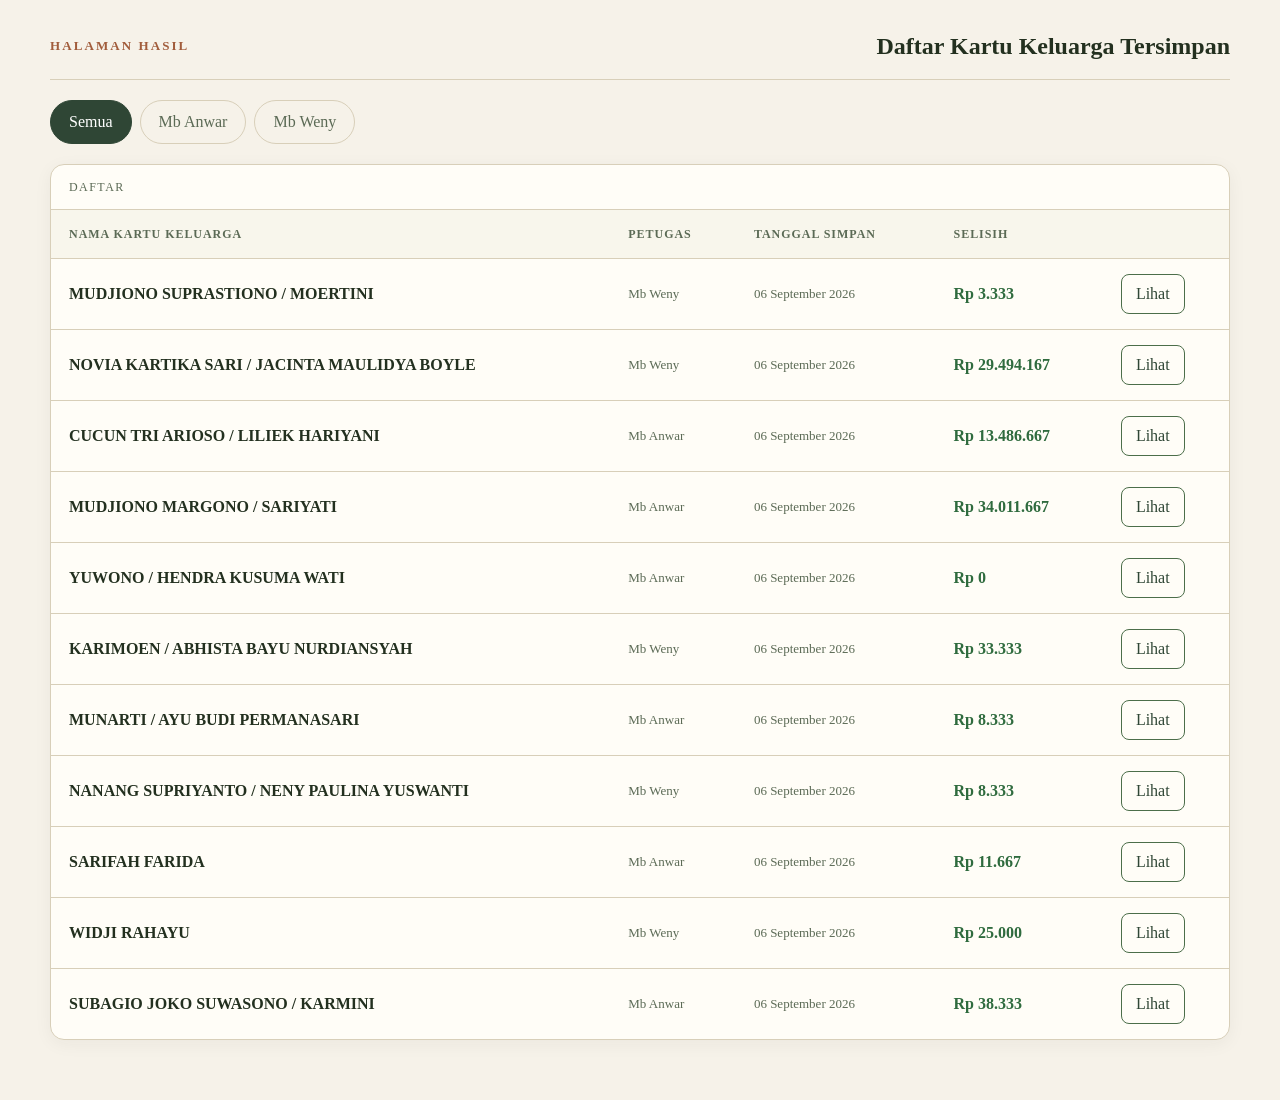
==== index.html @ dab59886 "Add files via upload" ====
<!DOCTYPE html>
<html lang="id">
<head>
  <meta charset="UTF-8">
  <meta name="viewport" content="width=device-width, initial-scale=1.0">
  <title>Sensus Taek — Daftar Data</title>
  <link rel="stylesheet" href="css/style.css">
</head>
<body>
  <main class="wrap">
    <div id="daftarView">
      <div class="halaman-hasil-header">
        <div class="kop">Halaman Hasil</div>
        <h1>Daftar Kartu Keluarga Tersimpan</h1>
      </div>

      <nav class="quick-nav" id="petugasTabs" aria-label="Filter petugas">
        <a href="#" class="tab-petugas active" data-val="all">Semua</a>
        <a href="#" class="tab-petugas" data-val="Mb Anwar">Mb Anwar</a>
        <a href="#" class="tab-petugas" data-val="Mb Weny">Mb Weny</a>
      </nav>

      <div class="section" data-tag="Daftar" id="daftarSection">
        <div id="loading" class="empty-note">Memuat data...</div>
        <div id="tabelKosong" class="empty-note" style="display:none;">Belum ada data yang disimpan.</div>

        <div class="table-wrap">
          <table class="tabel-daftar" id="tabelDaftar" style="display:none;">
            <thead>
              <tr>
                <th>Nama Kartu Keluarga</th>
                <th>Petugas</th>
                <th>Tanggal Simpan</th>
                <th>Selisih</th>
                <th></th>
              </tr>
            </thead>
            <tbody id="tabelDaftarBody"></tbody>
          </table>
        </div>
      </div>
    </div>
  </main>

  <script src="js/daftar.js"></script>
</body>
</html>
---- css/style.css ----
/* Tampilan mengikuti gaya/layout halaman awal Sensus Taek */
:root{
    --paper:#F6F2E9;
    --ink:#23301F;
    --ink-soft:#5B6A55;
    --ledger-line:#D8CFB9;
    --green-deep:#2F4635;
    --green-mid:#4C6E4A;
    --clay:#A15C3B;
    --plus:#2F6B3E;
    --minus:#A13B33;
    --card:#FFFDF7;
  }
  
  *{box-sizing:border-box}
  
  html,body{margin:0;padding:0}
  
  body{
    background:var(--paper);
    color:var(--ink);
    font-family:'Iowan Old Style','Palatino Linotype',Georgia,serif;
    line-height:1.5;
  }
  
  button,a{font:inherit}
  
  button{cursor:pointer}
  
  .wrap{
    width:min(1180px,calc(100% - 32px));
    margin:32px auto 60px;
  }
  
  .halaman-hasil-header{
    display:flex;
    align-items:flex-end;
    justify-content:space-between;
    gap:20px;
    border-bottom:1px solid var(--ledger-line);
    padding-bottom:18px;
    margin-bottom:20px;
  }
  
  .kop{
    color:var(--clay);
    font-size:13px;
    letter-spacing:.16em;
    text-transform:uppercase;
    font-weight:700;
    margin-bottom:5px;
  }
  
  h1{
    margin:0;
    font-size:24px;
    line-height:1.2;
  }
  
  .quick-nav{
    display:flex;
    gap:8px;
    flex-wrap:wrap;
    margin:0 0 20px;
  }
  
  .tab-petugas{
    text-decoration:none;
    color:var(--ink-soft);
    border:1px solid var(--ledger-line);
    background:transparent;
    padding:9px 18px;
    border-radius:999px;
    transition:.15s ease;
  }
  
  .tab-petugas:hover{
    border-color:var(--green-mid);
    color:var(--green-deep);
  }
  
  .tab-petugas.active{
    color:#fff;
    background:var(--green-deep);
    border-color:var(--green-deep);
  }
  
  .section{
    background:var(--card);
    border:1px solid var(--ledger-line);
    border-radius:14px;
    overflow:hidden;
    box-shadow:0 4px 18px rgba(35,48,31,.05);
  }
  
  .section::before{
    content:attr(data-tag);
    display:block;
    padding:13px 18px;
    color:var(--ink-soft);
    font-size:12px;
    letter-spacing:.12em;
    text-transform:uppercase;
    border-bottom:1px solid var(--ledger-line);
  }
  
  .table-wrap{
    overflow-x:auto;
  }
  
  .tabel-daftar{
    width:100%;
    border-collapse:collapse;
    min-width:720px;
  }
  
  .tabel-daftar th,
  .tabel-daftar td{
    padding:15px 18px;
    text-align:left;
    border-bottom:1px solid var(--ledger-line);
    vertical-align:middle;
  }
  
  .tabel-daftar th{
    background:rgba(216,207,185,.18);
    color:var(--ink-soft);
    font-size:12px;
    text-transform:uppercase;
    letter-spacing:.08em;
  }
  
  .tabel-daftar tbody tr:last-child td{
    border-bottom:0;
  }
  
  .tabel-daftar tbody tr:hover{
    background:rgba(216,207,185,.10);
  }
  
  .nama-kk{
    font-weight:700;
    color:var(--ink);
  }
  
  .subtle{
    color:var(--ink-soft);
    font-size:13px;
  }
  
  .selisih-plus{color:var(--plus);font-weight:700}
  .selisih-minus{color:var(--minus);font-weight:700}
  
  .btn-lihat{
    display:inline-block;
    border:1px solid var(--green-mid);
    color:var(--green-deep);
    background:transparent;
    padding:7px 14px;
    border-radius:8px;
    text-decoration:none;
    white-space:nowrap;
  }
  
  .btn-lihat:hover{
    background:var(--green-deep);
    color:#fff;
  }
  
  .empty-note{
    padding:24px 18px;
    color:var(--ink-soft);
    text-align:center;
  }
  
  /* DETAIL */
  .detail-panel{
    background:var(--card);
    border:1px solid var(--ledger-line);
    border-radius:14px;
    box-shadow:0 4px 18px rgba(35,48,31,.05);
    overflow:hidden;
  }
  
  .detail-header{
    padding:16px 18px;
    border-bottom:1px solid var(--ledger-line);
    background:rgba(216,207,185,.10);
  }
  
  .btn-back{
    border:1px solid var(--green-mid);
    background:transparent;
    color:var(--green-deep);
    border-radius:8px;
    padding:8px 14px;
  }
  
  .btn-back:hover{
    background:var(--green-deep);
    color:#fff;
  }
  
  .detail-content{
    padding:24px;
  }
  
  .detail-title{
    margin:0;
    font-size:28px;
    line-height:1.2;
  }
  
  .detail-meta{
    display:flex;
    flex-wrap:wrap;
    gap:8px 18px;
    margin-top:8px;
    color:var(--ink-soft);
    font-size:14px;
  }
  
  .detail-block{
    margin-top:24px;
    border-top:1px solid var(--ledger-line);
    padding-top:18px;
  }
  
  .detail-block h2{
    margin:0 0 14px;
    font-size:19px;
  }
  
  .detail-grid{
    display:grid;
    grid-template-columns:repeat(2,minmax(0,1fr));
    gap:10px 22px;
  }
  
  .detail-row{
    display:flex;
    justify-content:space-between;
    gap:16px;
    padding:8px 0;
    border-bottom:1px dashed var(--ledger-line);
  }
  
  .detail-label{color:var(--ink-soft)}
  .detail-value{text-align:right;font-weight:600}
  
  .detail-summary{
    display:grid;
    grid-template-columns:repeat(3,minmax(0,1fr));
    gap:12px;
  }
  
  .summary-card{
    border:1px solid var(--ledger-line);
    border-radius:10px;
    padding:14px;
    background:var(--paper);
  }
  
  .summary-card .label{
    color:var(--ink-soft);
    font-size:12px;
    text-transform:uppercase;
    letter-spacing:.07em;
  }
  
  .summary-card .value{
    margin-top:4px;
    font-size:20px;
    font-weight:700;
  }
  
  .chip{
    display:inline-block;
    border:1px solid var(--ledger-line);
    border-radius:999px;
    padding:3px 9px;
    font-size:12px;
    margin:2px 4px 2px 0;
    color:var(--ink-soft);
  }
  
  .review-rt{
    margin-top:12px;
    padding:12px 14px;
    border-left:3px solid var(--green-mid);
    background:rgba(216,207,185,.16);
  }
  
  .usaha-card,
  .member-card{
    border:1px solid var(--ledger-line);
    border-radius:10px;
    padding:16px;
    margin-top:12px;
    background:#fff;
  }
  
  .usaha-card h3,
  .member-card h3{
    margin:0 0 10px;
    font-size:17px;
  }
  
  .usaha-grid{
    display:grid;
    grid-template-columns:repeat(2,minmax(0,1fr));
    gap:0 22px;
  }
  
  .muted{color:var(--ink-soft)}
  
  @media (max-width:700px){
    .wrap{
      width:min(100% - 20px,1180px);
      margin-top:18px;
    }
  
    .halaman-hasil-header{
      align-items:flex-start;
      flex-direction:column;
    }
  
    .detail-content{padding:17px}
  
    .detail-grid,
    .detail-summary,
    .usaha-grid{
      grid-template-columns:1fr;
    }
  
    .detail-row{
      align-items:flex-start;
      flex-direction:column;
      gap:2px;
    }
  
    .detail-value{text-align:left}
  }
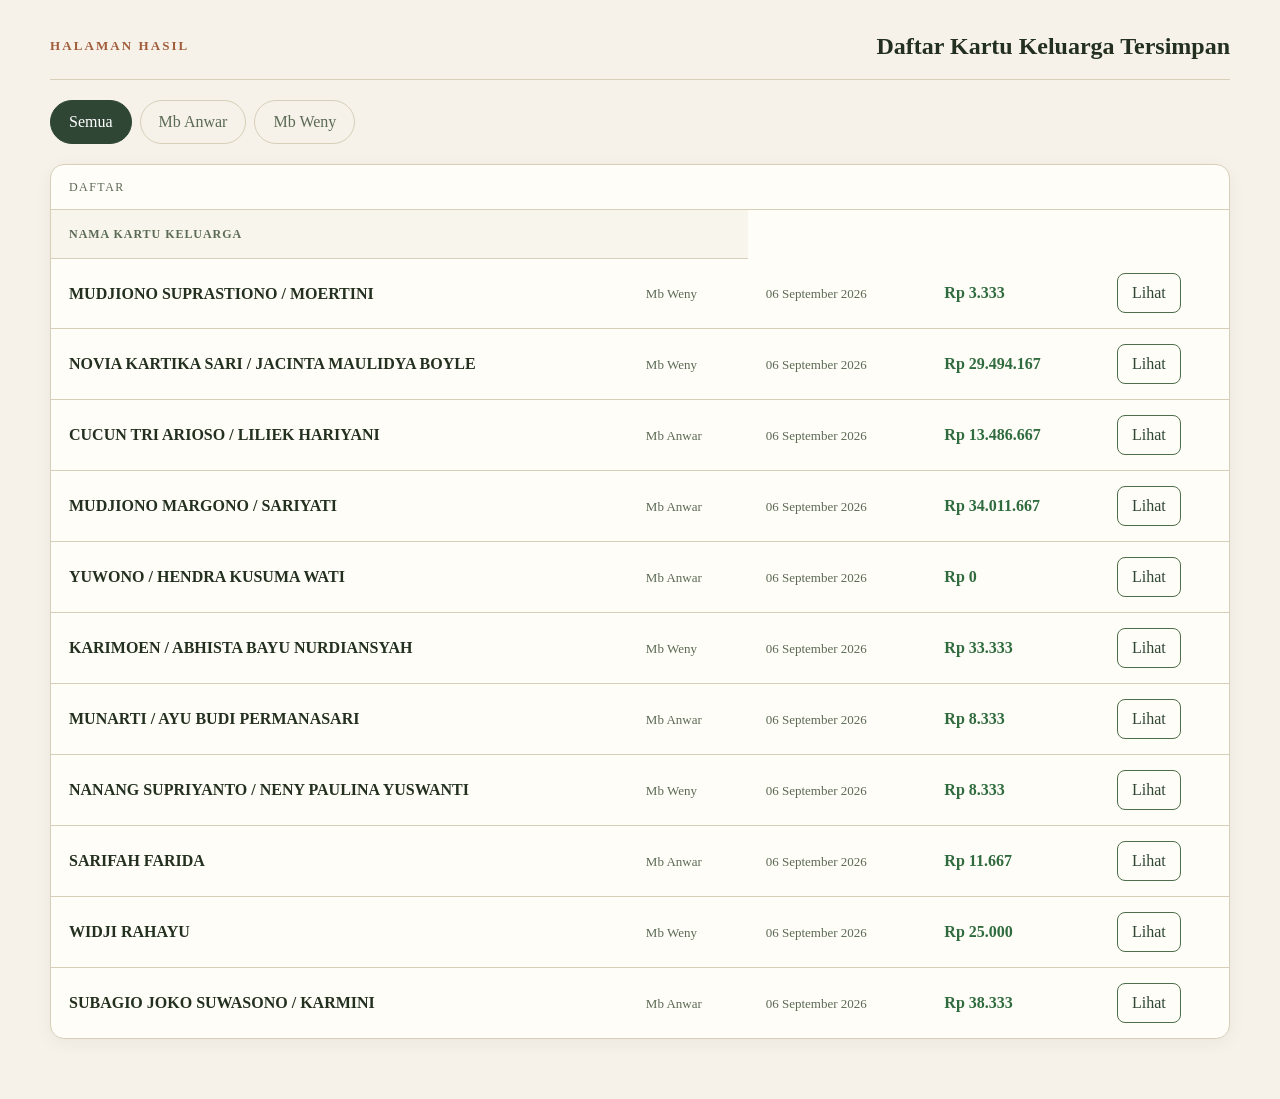
==== commit 549051f9: "Update index.html" ====
--- a/index.html
+++ b/index.html
@@ -29,9 +29,6 @@
             <thead>
               <tr>
                 <th>Nama Kartu Keluarga</th>
-                <th>Petugas</th>
-                <th>Tanggal Simpan</th>
-                <th>Selisih</th>
                 <th></th>
               </tr>
             </thead>
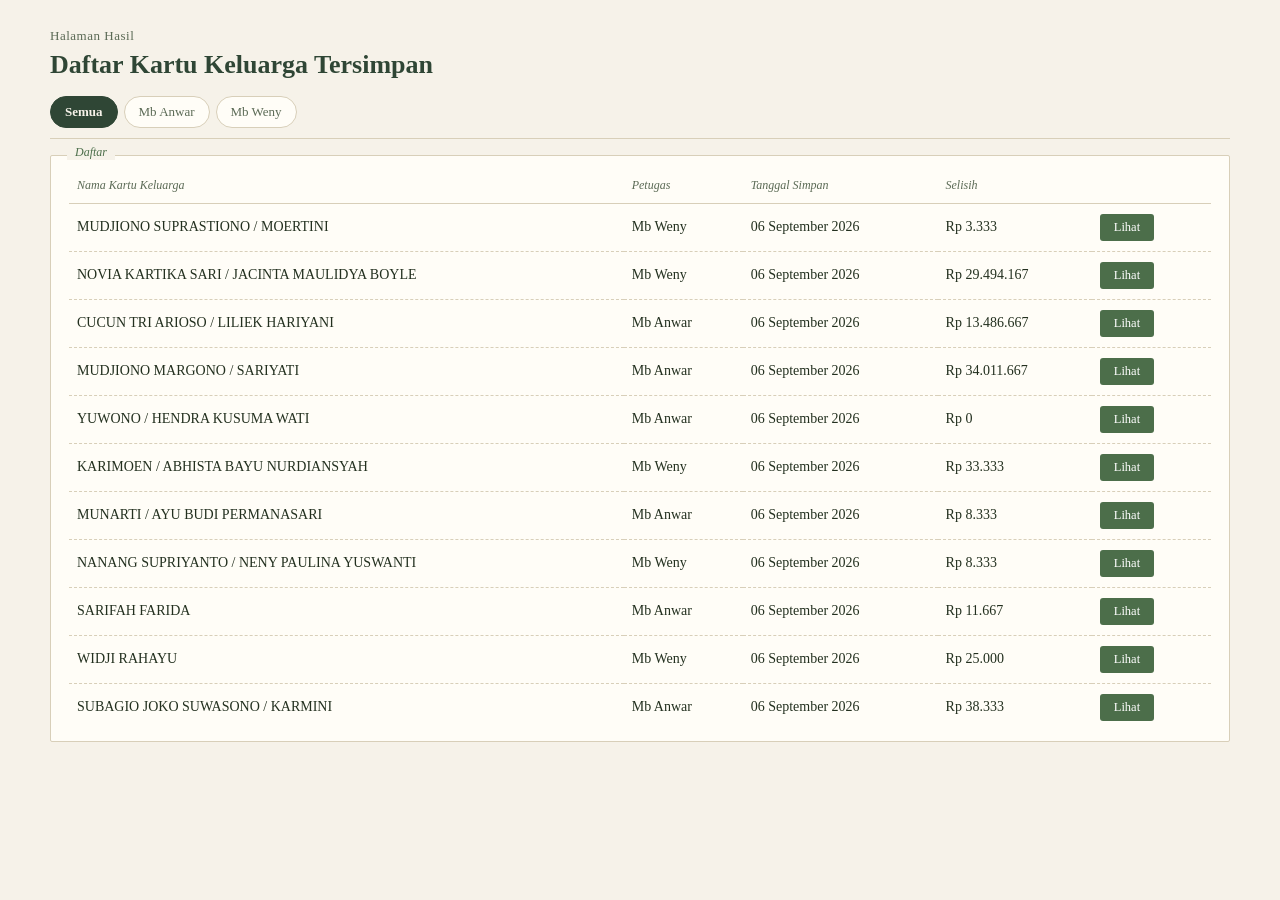
==== commit 06b0bd08: "Update index.html" ====
--- a/index.html
+++ b/index.html
@@ -29,6 +29,9 @@
             <thead>
               <tr>
                 <th>Nama Kartu Keluarga</th>
+                <th>Petugas</th>
+                <th>Tanggal Simpan</th>
+                <th>Selisih</th>
                 <th></th>
               </tr>
             </thead>
--- a/css/style.css
+++ b/css/style.css
@@ -1,344 +1,454 @@
-/* Tampilan mengikuti gaya/layout halaman awal Sensus Taek */
-:root{
-    --paper:#F6F2E9;
-    --ink:#23301F;
-    --ink-soft:#5B6A55;
-    --ledger-line:#D8CFB9;
-    --green-deep:#2F4635;
-    --green-mid:#4C6E4A;
-    --clay:#A15C3B;
-    --plus:#2F6B3E;
-    --minus:#A13B33;
-    --card:#FFFDF7;
-  }
-  
-  *{box-sizing:border-box}
-  
-  html,body{margin:0;padding:0}
-  
+/* ================================================================
+   SENSUS TAEK — STYLESHEET UTAMA
+   Dipakai bersama oleh index.html (daftar), detail.html (detail),
+   dan nantinya halaman form. Satu file ini adalah "tema" situsnya.
+   ================================================================ */
+
+   :root{
+    --paper: #F6F2E9;
+    --ink: #23301F;
+    --ink-soft: #5B6A55;
+    --ledger-line: #D8CFB9;
+    --green-deep: #2F4635;
+    --green-mid: #4C6E4A;
+    --clay: #A15C3B;
+    --plus: #2F6B3E;
+    --minus: #A13B33;
+    --card: #FFFDF7;
+  }
+  *{box-sizing:border-box;}
   body{
+    margin:0;
     background:var(--paper);
     color:var(--ink);
-    font-family:'Iowan Old Style','Palatino Linotype',Georgia,serif;
-    line-height:1.5;
-  }
-  
-  button,a{font:inherit}
-  
-  button{cursor:pointer}
-  
-  .wrap{
-    width:min(1180px,calc(100% - 32px));
-    margin:32px auto 60px;
-  }
-  
-  .halaman-hasil-header{
-    display:flex;
-    align-items:flex-end;
-    justify-content:space-between;
-    gap:20px;
-    border-bottom:1px solid var(--ledger-line);
-    padding-bottom:18px;
-    margin-bottom:20px;
-  }
-  
+    font-family: 'Iowan Old Style','Palatino Linotype',Georgia,serif;
+    padding:28px 16px 60px;
+  }
+  .wrap{max-width:1180px;margin:0 auto;}
+  
+  /* ---------- header ---------- */
+  header{margin-bottom:20px;}
   .kop{
-    color:var(--clay);
     font-size:13px;
-    letter-spacing:.16em;
-    text-transform:uppercase;
-    font-weight:700;
-    margin-bottom:5px;
-  }
-  
+    letter-spacing:.04em;
+    color:var(--ink-soft);
+    margin-bottom:6px;
+  }
   h1{
-    margin:0;
-    font-size:24px;
-    line-height:1.2;
-  }
-  
+    font-size:26px;
+    margin:0 0 4px;
+    color:var(--green-deep);
+    font-weight:600;
+    line-height:1.15;
+  }
+  .sub{color:var(--ink-soft);font-size:14.5px;max-width:52ch;line-height:1.5;}
+  
+  .halaman-hasil-header{margin-bottom:16px;}
+  .halaman-hasil-header h1{margin:0 0 12px;color:var(--green-deep);}
+  .btn-tambah-baru{
+    background:var(--clay);color:#fff;border:none;
+    padding:10px 18px;border-radius:3px;font-size:13.5px;cursor:pointer;
+    font-family:inherit;font-weight:600;
+  }
+  .btn-tambah-baru:hover{background:#8A4B2F;}
+  
+  /* ---------- tab navigasi petugas ---------- */
   .quick-nav{
     display:flex;
-    gap:8px;
     flex-wrap:wrap;
-    margin:0 0 20px;
-  }
-  
+    gap:6px;
+    margin-bottom:16px;
+    border-bottom:1px solid var(--ledger-line);
+    padding-bottom:10px;
+  }
   .tab-petugas{
+    display:inline-block;
+    padding:7px 14px;
+    border-radius:999px;
+    border:1px solid var(--ledger-line);
+    background:var(--card);
+    color:var(--ink-soft);
+    font-size:13px;
     text-decoration:none;
-    color:var(--ink-soft);
-    border:1px solid var(--ledger-line);
-    background:transparent;
-    padding:9px 18px;
-    border-radius:999px;
-    transition:.15s ease;
-  }
-  
-  .tab-petugas:hover{
-    border-color:var(--green-mid);
-    color:var(--green-deep);
-  }
-  
+    font-family:inherit;
+  }
+  .tab-petugas:hover{ border-color:var(--green-mid); color:var(--green-deep); }
   .tab-petugas.active{
-    color:#fff;
     background:var(--green-deep);
     border-color:var(--green-deep);
-  }
-  
+    color:var(--paper);
+    font-weight:600;
+  }
+  
+  /* ---------- section umum (dipakai daftar & form) ---------- */
   .section{
     background:var(--card);
     border:1px solid var(--ledger-line);
-    border-radius:14px;
-    overflow:hidden;
-    box-shadow:0 4px 18px rgba(35,48,31,.05);
-  }
-  
+    border-radius:2px;
+    padding:16px 18px 10px;
+    margin-bottom:16px;
+    position:relative;
+  }
   .section::before{
     content:attr(data-tag);
-    display:block;
-    padding:13px 18px;
-    color:var(--ink-soft);
+    position:absolute;
+    top:-11px;
+    left:16px;
+    background:var(--paper);
+    padding:0 8px;
     font-size:12px;
-    letter-spacing:.12em;
-    text-transform:uppercase;
+    color:var(--green-mid);
+    font-style:italic;
+  }
+  .section h2{
+    font-size:15px;
+    margin:2px 0 4px;
+    color:var(--green-deep);
+    font-weight:600;
+  }
+  
+  .empty-note{
+    font-size:13.5px;color:var(--ink-soft);font-style:italic;
+    padding:20px 0;text-align:center;
+  }
+  
+  /* ---------- tabel daftar ---------- */
+  .table-wrap{ overflow-x:auto; }
+  .tabel-daftar{width:100%;border-collapse:collapse;min-width:520px;}
+  .tabel-daftar thead th{
+    text-align:left;font-size:12px;color:var(--ink-soft);
+    font-style:italic;font-weight:400;
     border-bottom:1px solid var(--ledger-line);
-  }
-  
-  .table-wrap{
-    overflow-x:auto;
-  }
-  
-  .tabel-daftar{
-    width:100%;
-    border-collapse:collapse;
-    min-width:720px;
-  }
-  
-  .tabel-daftar th,
-  .tabel-daftar td{
-    padding:15px 18px;
-    text-align:left;
-    border-bottom:1px solid var(--ledger-line);
+    padding:6px 8px 10px;
+    white-space:nowrap;
+  }
+  .tabel-daftar tbody td{
+    font-size:14px;padding:10px 8px;
+    border-bottom:1px dashed var(--ledger-line);
     vertical-align:middle;
   }
-  
-  .tabel-daftar th{
-    background:rgba(216,207,185,.18);
-    color:var(--ink-soft);
-    font-size:12px;
-    text-transform:uppercase;
-    letter-spacing:.08em;
-  }
-  
-  .tabel-daftar tbody tr:last-child td{
-    border-bottom:0;
-  }
-  
-  .tabel-daftar tbody tr:hover{
-    background:rgba(216,207,185,.10);
-  }
-  
-  .nama-kk{
-    font-weight:700;
-    color:var(--ink);
-  }
-  
-  .subtle{
-    color:var(--ink-soft);
-    font-size:13px;
-  }
-  
-  .selisih-plus{color:var(--plus);font-weight:700}
-  .selisih-minus{color:var(--minus);font-weight:700}
+  .tabel-daftar tbody tr:last-child td{border-bottom:none;}
+  .tabel-daftar tbody tr:hover{background:rgba(76,110,74,.05);}
+  .tabel-daftar .sel-plus{color:var(--plus);font-weight:600;}
+  .tabel-daftar .sel-minus{color:var(--minus);font-weight:600;}
   
   .btn-lihat{
     display:inline-block;
-    border:1px solid var(--green-mid);
-    color:var(--green-deep);
-    background:transparent;
-    padding:7px 14px;
-    border-radius:8px;
-    text-decoration:none;
-    white-space:nowrap;
-  }
-  
-  .btn-lihat:hover{
-    background:var(--green-deep);
-    color:#fff;
-  }
-  
-  .empty-note{
-    padding:24px 18px;
-    color:var(--ink-soft);
-    text-align:center;
-  }
-  
-  /* DETAIL */
-  .detail-panel{
+    background:var(--green-mid);color:#fff;border:none;
+    padding:6px 14px;border-radius:3px;font-size:12.5px;cursor:pointer;
+    font-family:inherit;margin-right:6px;text-decoration:none;
+  }
+  .btn-lihat:hover{background:var(--green-deep);}
+  .btn-hapus-row{
+    background:none;border:1px solid var(--minus);color:var(--minus);
+    padding:6px 12px;border-radius:3px;font-size:12.5px;cursor:pointer;
+    font-family:inherit;
+  }
+  .btn-hapus-row:hover{background:var(--minus);color:#fff;}
+  
+  /* ---------- panel & tombol kembali (halaman detail) ---------- */
+  .detail-panel{margin-top:0;}
+  .detail-header{margin-bottom:14px;}
+  .btn-back{
+    background:none;border:1px solid var(--green-mid);color:var(--green-mid);
+    padding:8px 16px;border-radius:3px;font-size:13.5px;cursor:pointer;
+    font-family:inherit;
+  }
+  .btn-back:hover{background:var(--green-mid);color:#fff;}
+  
+  /* ================================================================
+     HALAMAN DETAIL — versi ringkas & modern
+     ================================================================ */
+  .detail-content{
     background:var(--card);
     border:1px solid var(--ledger-line);
-    border-radius:14px;
-    box-shadow:0 4px 18px rgba(35,48,31,.05);
-    overflow:hidden;
-  }
-  
-  .detail-header{
-    padding:16px 18px;
-    border-bottom:1px solid var(--ledger-line);
-    background:rgba(216,207,185,.10);
-  }
-  
-  .btn-back{
-    border:1px solid var(--green-mid);
-    background:transparent;
+    border-radius:6px;
+    padding:22px 26px 28px;
+  }
+  
+  .detail-hero{padding-bottom:13px;}
+  .detail-hero .eyebrow{
+    font-size:10px;letter-spacing:.14em;text-transform:uppercase;
+    color:var(--clay);font-weight:700;margin-bottom:4px;
+  }
+  .detail-hero h1{font-size:26px;margin:0;line-height:1.15;}
+  .detail-meta{
+    display:flex;gap:5px 18px;flex-wrap:wrap;margin-top:5px;
+    color:var(--ink-soft);font-size:12px;
+  }
+  
+  .detail-section{border-top:1px solid var(--ledger-line);padding-top:12px;margin-top:15px;}
+  .section-heading{display:flex;align-items:center;gap:9px;margin-bottom:8px;}
+  .section-icon{
+    width:24px;height:24px;border-radius:7px;background:var(--green-deep);
+    color:#fff;display:grid;place-items:center;font-size:11px;font-weight:700;
+    flex-shrink:0;
+  }
+  .section-heading h2{font-size:16px;margin:0;color:var(--green-deep);}
+  
+  .info-grid{display:grid;grid-template-columns:repeat(2,minmax(0,1fr));column-gap:28px;}
+  .info-grid.single{grid-template-columns:1fr;column-gap:0;}
+  .info-item{
+    min-height:32px;padding:5px 0;border-bottom:1px dashed rgba(216,207,185,.72);
+    display:flex;align-items:center;justify-content:space-between;gap:18px;
+  }
+  .info-item.wide{grid-column:1/-1;}
+  .info-label{font-size:12px;color:var(--ink-soft);}
+  .info-value{font-size:12.5px;font-weight:600;text-align:right;}
+  .tags{display:flex;flex-wrap:wrap;justify-content:flex-end;gap:4px;}
+  .chip{
+    display:inline-flex;border:1px solid var(--ledger-line);border-radius:999px;
+    padding:2px 8px;font-size:10.5px;color:var(--ink-soft);background:#fff;
+  }
+  
+  .usaha-list{display:grid;grid-template-columns:repeat(2,minmax(0,1fr));gap:12px;}
+  .usaha-card,.member-card{
+    border:1px solid var(--ledger-line);border-radius:10px;background:#fff;padding:14px;
+  }
+  .card-title{display:flex;align-items:baseline;gap:8px;margin-bottom:6px;}
+  .card-title span{
+    font-size:10px;text-transform:uppercase;letter-spacing:.08em;
+    color:var(--clay);font-weight:700;
+  }
+  .card-title strong{font-size:14.5px;color:var(--ink);}
+  
+  .usaha-tags{display:flex;gap:10px;align-items:flex-start;padding-top:4px;padding-bottom:6px;}
+  .usaha-tags>span{font-size:11px;color:var(--ink-soft);white-space:nowrap;margin-top:3px;}
+  .usaha-tags>div{display:flex;gap:4px;flex-wrap:wrap;}
+  
+  .member-grid{display:grid;grid-template-columns:repeat(2,minmax(0,1fr));gap:12px;}
+  
+  .summary-grid{display:grid;grid-template-columns:repeat(4,minmax(0,1fr));gap:8px;}
+  .summary-card{border:1px solid var(--ledger-line);border-radius:9px;padding:10px 11px;background:var(--paper);}
+  .summary-card span{display:block;color:var(--ink-soft);font-size:9.5px;text-transform:uppercase;letter-spacing:.05em;}
+  .summary-card strong{display:block;font-size:16px;margin-top:2px;color:var(--ink);}
+  
+  .final-balance{
+    margin-top:8px;border:1px solid var(--ledger-line);border-radius:9px;
+    padding:12px 14px;display:flex;justify-content:space-between;align-items:center;
+    background:var(--green-deep);
+  }
+  .final-balance span{font-size:12.5px;color:#C7D3C0;}
+  .final-balance strong{font-size:19px;color:var(--paper);}
+  .final-balance strong.plus{color:#9FE0AA;}
+  .final-balance strong.minus{color:#F0A79B;}
+  
+  @media(max-width:850px){
+    .usaha-list,.member-grid{grid-template-columns:1fr;}
+    .summary-grid{grid-template-columns:repeat(2,minmax(0,1fr));}
+  }
+  @media(max-width:600px){
+    .detail-content{padding:17px;}
+    .info-grid{grid-template-columns:1fr;}
+    .info-item.wide{grid-column:auto;}
+    .info-item{align-items:flex-start;}
+    .summary-grid{grid-template-columns:1fr;}
+    .info-value{text-align:right;}
+  }
+  @media(max-width:430px){
+    .info-item{flex-direction:column;gap:1px;}
+    .info-value{text-align:left;}
+    .tags{justify-content:flex-start;}
+    .final-balance{flex-direction:column;align-items:flex-start;gap:4px;}
+  }
+  
+  /* ================================================================
+     Komponen berikut untuk halaman FORM (mis. sensus-taek.html).
+     Ikut disatukan di sini supaya kalau form dipisah jadi form.html,
+     tinggal pakai stylesheet ini juga tanpa perlu salin ulang.
+     ================================================================ */
+  .page-grid{
+    display:grid;
+    grid-template-columns: minmax(0,1fr) 320px;
+    gap:22px;
+    align-items:start;
+  }
+  .main-col{ display:flex; flex-direction:column; }
+  .side-col{
+    position:sticky;
+    top:18px;
+    display:flex;
+    flex-direction:column;
+    gap:14px;
+  }
+  @media (max-width:880px){
+    .page-grid{ grid-template-columns:1fr; }
+    .side-col{ position:static; order:-1; }
+    .row-pair{ grid-template-columns:1fr; }
+  }
+  .row-pair{
+    display:grid;
+    grid-template-columns:1fr 1fr;
+    gap:16px;
+    margin-bottom:16px;
+  }
+  .row-pair .section{ margin-bottom:0; }
+  
+  .section-title-band{
+    margin:22px 0 10px;
+    display:flex;
+    align-items:center;
+    gap:12px;
+  }
+  .main-col > .section-title-band:first-child{ margin-top:0; }
+  .section-title-band .num{
+    font-size:13px;
+    color:var(--paper);
+    background:var(--green-deep);
+    width:24px;height:24px;
+    border-radius:50%;
+    display:flex;align-items:center;justify-content:center;
+    flex-shrink:0;
+  }
+  .section-title-band h2.band{
+    font-size:16px;
     color:var(--green-deep);
-    border-radius:8px;
-    padding:8px 14px;
-  }
-  
-  .btn-back:hover{
-    background:var(--green-deep);
-    color:#fff;
-  }
-  
-  .detail-content{
-    padding:24px;
-  }
-  
-  .detail-title{
     margin:0;
-    font-size:28px;
-    line-height:1.2;
-  }
-  
-  .detail-meta{
-    display:flex;
-    flex-wrap:wrap;
-    gap:8px 18px;
-    margin-top:8px;
-    color:var(--ink-soft);
-    font-size:14px;
-  }
-  
-  .detail-block{
-    margin-top:24px;
-    border-top:1px solid var(--ledger-line);
-    padding-top:18px;
-  }
-  
-  .detail-block h2{
-    margin:0 0 14px;
-    font-size:19px;
-  }
-  
-  .detail-grid{
+    font-weight:600;
+  }
+  .section-title-band .line{
+    flex:1;
+    height:1px;
+    background:var(--ledger-line);
+  }
+  
+  .field-grid{
     display:grid;
-    grid-template-columns:repeat(2,minmax(0,1fr));
-    gap:10px 22px;
-  }
-  
-  .detail-row{
-    display:flex;
-    justify-content:space-between;
-    gap:16px;
-    padding:8px 0;
-    border-bottom:1px dashed var(--ledger-line);
-  }
-  
-  .detail-label{color:var(--ink-soft)}
-  .detail-value{text-align:right;font-weight:600}
-  
-  .detail-summary{
-    display:grid;
-    grid-template-columns:repeat(3,minmax(0,1fr));
-    gap:12px;
-  }
-  
-  .summary-card{
-    border:1px solid var(--ledger-line);
-    border-radius:10px;
-    padding:14px;
-    background:var(--paper);
-  }
-  
-  .summary-card .label{
-    color:var(--ink-soft);
-    font-size:12px;
-    text-transform:uppercase;
-    letter-spacing:.07em;
-  }
-  
-  .summary-card .value{
-    margin-top:4px;
-    font-size:20px;
-    font-weight:700;
-  }
-  
-  .chip{
-    display:inline-block;
-    border:1px solid var(--ledger-line);
-    border-radius:999px;
-    padding:3px 9px;
-    font-size:12px;
-    margin:2px 4px 2px 0;
-    color:var(--ink-soft);
-  }
-  
-  .review-rt{
-    margin-top:12px;
-    padding:12px 14px;
-    border-left:3px solid var(--green-mid);
-    background:rgba(216,207,185,.16);
-  }
-  
-  .usaha-card,
-  .member-card{
-    border:1px solid var(--ledger-line);
-    border-radius:10px;
-    padding:16px;
-    margin-top:12px;
-    background:#fff;
-  }
-  
-  .usaha-card h3,
-  .member-card h3{
-    margin:0 0 10px;
-    font-size:17px;
-  }
-  
-  .usaha-grid{
-    display:grid;
-    grid-template-columns:repeat(2,minmax(0,1fr));
-    gap:0 22px;
-  }
-  
-  .muted{color:var(--ink-soft)}
-  
-  @media (max-width:700px){
-    .wrap{
-      width:min(100% - 20px,1180px);
-      margin-top:18px;
-    }
-  
-    .halaman-hasil-header{
-      align-items:flex-start;
-      flex-direction:column;
-    }
-  
-    .detail-content{padding:17px}
-  
-    .detail-grid,
-    .detail-summary,
-    .usaha-grid{
-      grid-template-columns:1fr;
-    }
-  
-    .detail-row{
-      align-items:flex-start;
-      flex-direction:column;
-      gap:2px;
-    }
-  
-    .detail-value{text-align:left}
-  }
-  +    grid-template-columns:repeat(auto-fill,minmax(150px,1fr));
+    gap:10px 14px;
+    padding:8px 0 12px;
+  }
+  .field-grid.tight{ gap:8px 12px; padding:6px 0 8px; }
+  .field{ display:flex; flex-direction:column; gap:4px; min-width:0; }
+  .field label{ font-size:12px; color:var(--ink-soft); line-height:1.3; }
+  .hint-inline{ font-size:10.5px; font-style:italic; color:var(--ink-soft); font-weight:400; }
+  .field .inp-wrap, .field .inp-wrap.wide, .field .inp-wrap.plain{ min-width:0; width:100%; }
+  
+  .row{
+    display:flex;align-items:center;justify-content:space-between;gap:14px;
+    padding:8px 0;border-bottom:1px dashed var(--ledger-line);
+  }
+  .row:last-of-type{border-bottom:none;}
+  .row label{ font-size:14.5px; color:var(--ink); flex:1; }
+  .row .hint{ display:block; font-size:12px; color:var(--ink-soft); font-style:italic; margin-top:1px; }
+  .inp-wrap{
+    display:flex;align-items:center;background:#fff;border:1px solid var(--ledger-line);
+    border-radius:3px;padding:0 8px;min-width:168px;
+  }
+  .inp-wrap span{ font-size:13px; color:var(--ink-soft); margin-right:4px; }
+  .inp-wrap.plain{ min-width:120px; }
+  .inp-wrap.wide{ min-width:220px; }
+  input[type=text], input[type=number]{
+    border:none;outline:none;background:transparent;padding:8px 2px;font-size:14px;
+    text-align:right;width:100%;font-family:inherit;color:var(--ink);
+  }
+  .inp-wrap select{
+    border:none;outline:none;background:transparent;padding:8px 2px;font-size:14px;
+    text-align:right;width:100%;font-family:inherit;color:var(--ink);
+  }
+  .row.stack{ flex-direction:column; align-items:stretch; gap:6px; }
+  .row.stack label{width:100%;}
+  .inp-wrap.full{width:100%;min-width:100%;}
+  input.left, textarea.left{ text-align:left; }
+  textarea{
+    border:none;outline:none;background:transparent;padding:8px 6px;font-size:14px;
+    width:100%;font-family:inherit;color:var(--ink); resize:vertical; min-height:48px;
+  }
+  .subtotal-line{
+    display:flex;justify-content:space-between;padding:8px 0 10px;font-size:13px;
+    color:var(--ink-soft);border-top:1px dashed var(--ledger-line);margin-top:2px;
+  }
+  .subtotal-line b{color:var(--green-deep);font-weight:600;}
+  
+  .checkbox-grid{
+    display:grid;grid-template-columns:repeat(2,1fr);gap:6px 14px;
+    padding:8px 0 12px;border-bottom:1px dashed var(--ledger-line);
+  }
+  @media (min-width:700px){ .checkbox-grid{ grid-template-columns:repeat(3,1fr); } }
+  .checkbox-item{ display:flex;align-items:flex-start;gap:7px;font-size:13px;line-height:1.35;cursor:pointer; }
+  .checkbox-item input{margin-top:2px;accent-color:var(--green-mid);}
+  
+  #usahaContainer{margin-top:2px;}
+  .usaha-card{
+    border:1px solid var(--ledger-line);border-radius:3px;padding:16px 16px 8px;
+    margin-bottom:16px;background:#FFFEFB;
+  }
+  .usaha-card-header{ display:flex;justify-content:space-between;align-items:center;margin-bottom:4px; }
+  .usaha-card-header h3{ font-size:14.5px;color:var(--green-deep);margin:0;font-weight:600; }
+  .btn-remove{
+    background:none;border:1px solid var(--minus);color:var(--minus);
+    font-size:11.5px;padding:4px 10px;border-radius:3px;cursor:pointer;font-family:inherit;
+  }
+  .btn-remove:hover{background:var(--minus);color:#fff;}
+  .btn-add{
+    display:block;width:100%;background:var(--green-mid);color:#fff;border:none;
+    padding:10px;border-radius:3px;font-size:14px;cursor:pointer;margin:2px 0 8px;
+    font-family:inherit;letter-spacing:.01em;
+  }
+  .btn-add:hover{background:var(--green-deep);}
+  .btn-add-small{
+    background:none;border:1px dashed var(--green-mid);color:var(--green-mid);
+    padding:8px 12px;border-radius:3px;font-size:13px;cursor:pointer;font-family:inherit;
+    width:100%;margin:8px 0 2px;
+  }
+  .btn-add-small:hover{background:rgba(76,110,74,.08);}
+  .subhead{
+    font-size:12px;color:var(--clay);font-style:italic;margin:10px 0 2px;
+    padding-top:10px;border-top:1px dashed var(--ledger-line);
+  }
+  .card-subtotal{ display:flex;justify-content:space-between;padding:6px 0 10px;font-size:13px;color:var(--ink-soft); }
+  .card-subtotal b{color:var(--green-deep);}
+  
+  .kk-row{display:flex;gap:8px;margin:6px 0;align-items:center;}
+  .kk-row input{
+    flex:1;border:1px solid var(--ledger-line);border-radius:3px;padding:8px 10px;
+    font-size:14px;text-align:left;font-family:inherit;background:#fff;
+  }
+  .kk-row .btn-x{
+    background:none;border:1px solid var(--minus);color:var(--minus);border-radius:3px;
+    width:30px;height:30px;flex-shrink:0;cursor:pointer;font-size:14px;line-height:1;
+  }
+  .kk-row .btn-x:hover{background:var(--minus);color:#fff;}
+  
+  .review-rt{ background:#EFEAD9;border:1px dashed var(--green-mid);border-radius:2px;padding:12px 16px; }
+  .review-rt-row{ display:flex;justify-content:space-between;font-size:13px;padding:3px 0;color:var(--ink-soft); }
+  .review-rt-row b{color:var(--green-deep);font-weight:600;}
+  .review-rt-row.selisih{
+    border-top:1px dashed var(--ledger-line);margin-top:2px;padding-top:6px;
+    font-size:13.5px;color:var(--ink);
+  }
+  .review-rt-row.selisih b.plus{color:var(--plus);}
+  .review-rt-row.selisih b.minus{color:var(--minus);}
+  
+  .hasil{ background:var(--green-deep);color:var(--paper);border-radius:2px;padding:16px 16px; }
+  .hasil .kop{color:#B9C9AF;margin-bottom:2px;}
+  .hasil h2{color:var(--paper);font-size:15px;margin:0 0 10px;}
+  .hasil-sub{ display:flex;justify-content:space-between;padding:4px 0;font-size:12.5px;color:#C7D3C0; }
+  .hasil-row{
+    display:flex;justify-content:space-between;align-items:baseline;padding:8px 0;
+    border-bottom:1px solid rgba(246,242,233,.18);
+  }
+  .hasil-row.total{margin-bottom:2px;}
+  .hasil-row .label{font-size:13px;color:#DCE5D6;}
+  .hasil-row .val{font-size:16px;font-weight:600;font-variant-numeric:tabular-nums;}
+  .selisih-block{
+    margin-top:4px;padding-top:12px;border-top:2px solid rgba(246,242,233,.35);
+    display:flex;justify-content:space-between;align-items:center;
+  }
+  .selisih-block .label{font-size:14px;}
+  .selisih-block .val{font-size:21px;font-weight:700;font-variant-numeric:tabular-nums;}
+  .val.plus{color:#9FE0AA;}
+  .val.minus{color:#F0A79B;}
+  .status-tag{ display:inline-block;margin-top:4px;font-size:11.5px;font-style:italic;color:#B9C9AF; }
+  
+  .catatan{ font-size:11.5px;color:var(--ink-soft);font-style:italic;line-height:1.5;text-align:center; }
+  
+  .btn-save{
+    display:block;width:100%;background:var(--clay);color:#fff;border:none;
+    padding:13px;border-radius:3px;font-size:15px;font-weight:600;cursor:pointer;
+    font-family:inherit;letter-spacing:.01em;
+  }
+  .btn-save:hover{background:#8A4B2F;}
+  .btn-save:disabled{opacity:.6;cursor:default;}
+  .save-status{ text-align:center;font-size:13px;color:var(--green-mid);font-style:italic;margin-top:4px;min-height:18px; }
+  .save-status.error{color:var(--minus);}
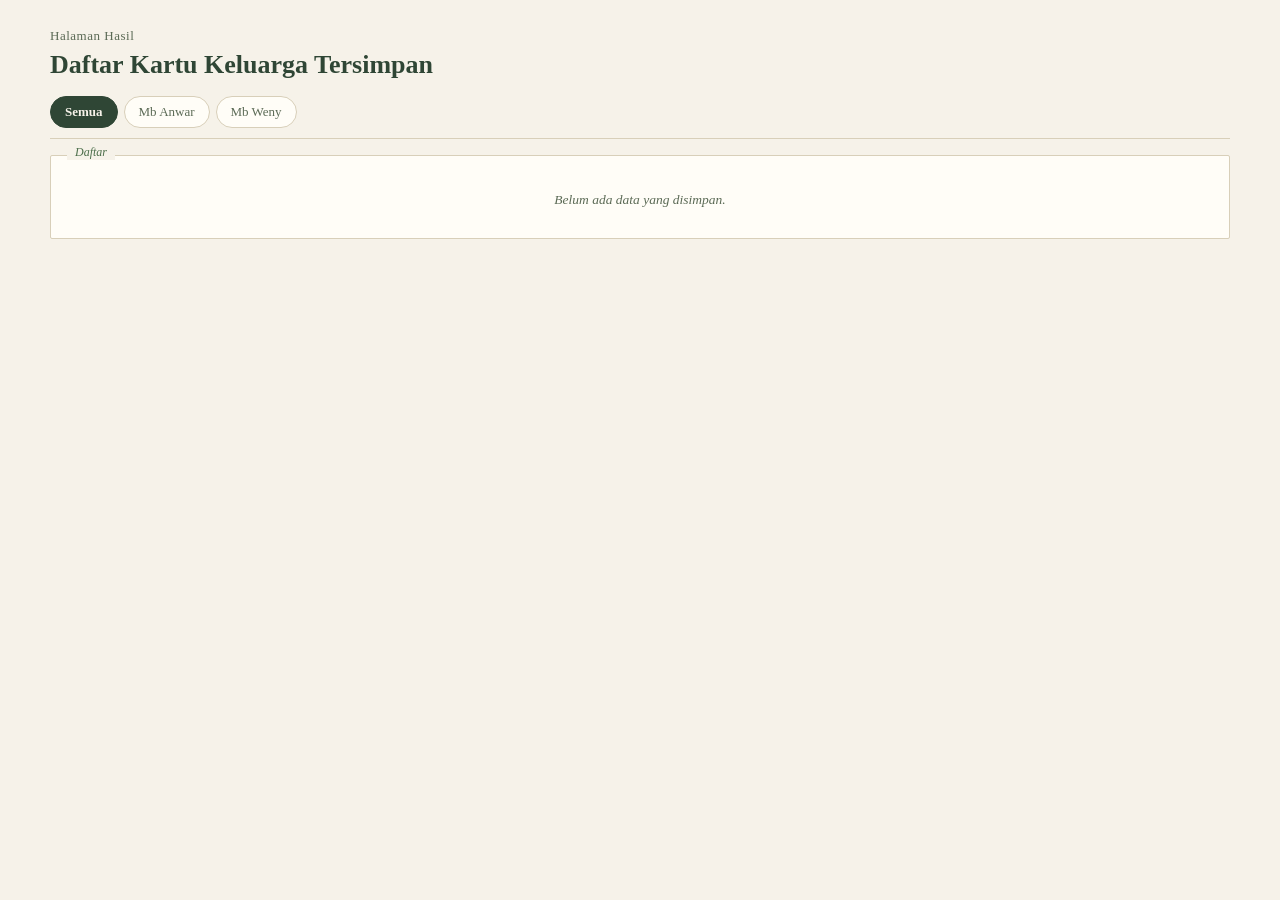
==== commit 8b99340b: "Update index.html" ====
--- a/index.html
+++ b/index.html
@@ -29,9 +29,6 @@
             <thead>
               <tr>
                 <th>Nama Kartu Keluarga</th>
-                <th>Petugas</th>
-                <th>Tanggal Simpan</th>
-                <th>Selisih</th>
                 <th></th>
               </tr>
             </thead>
